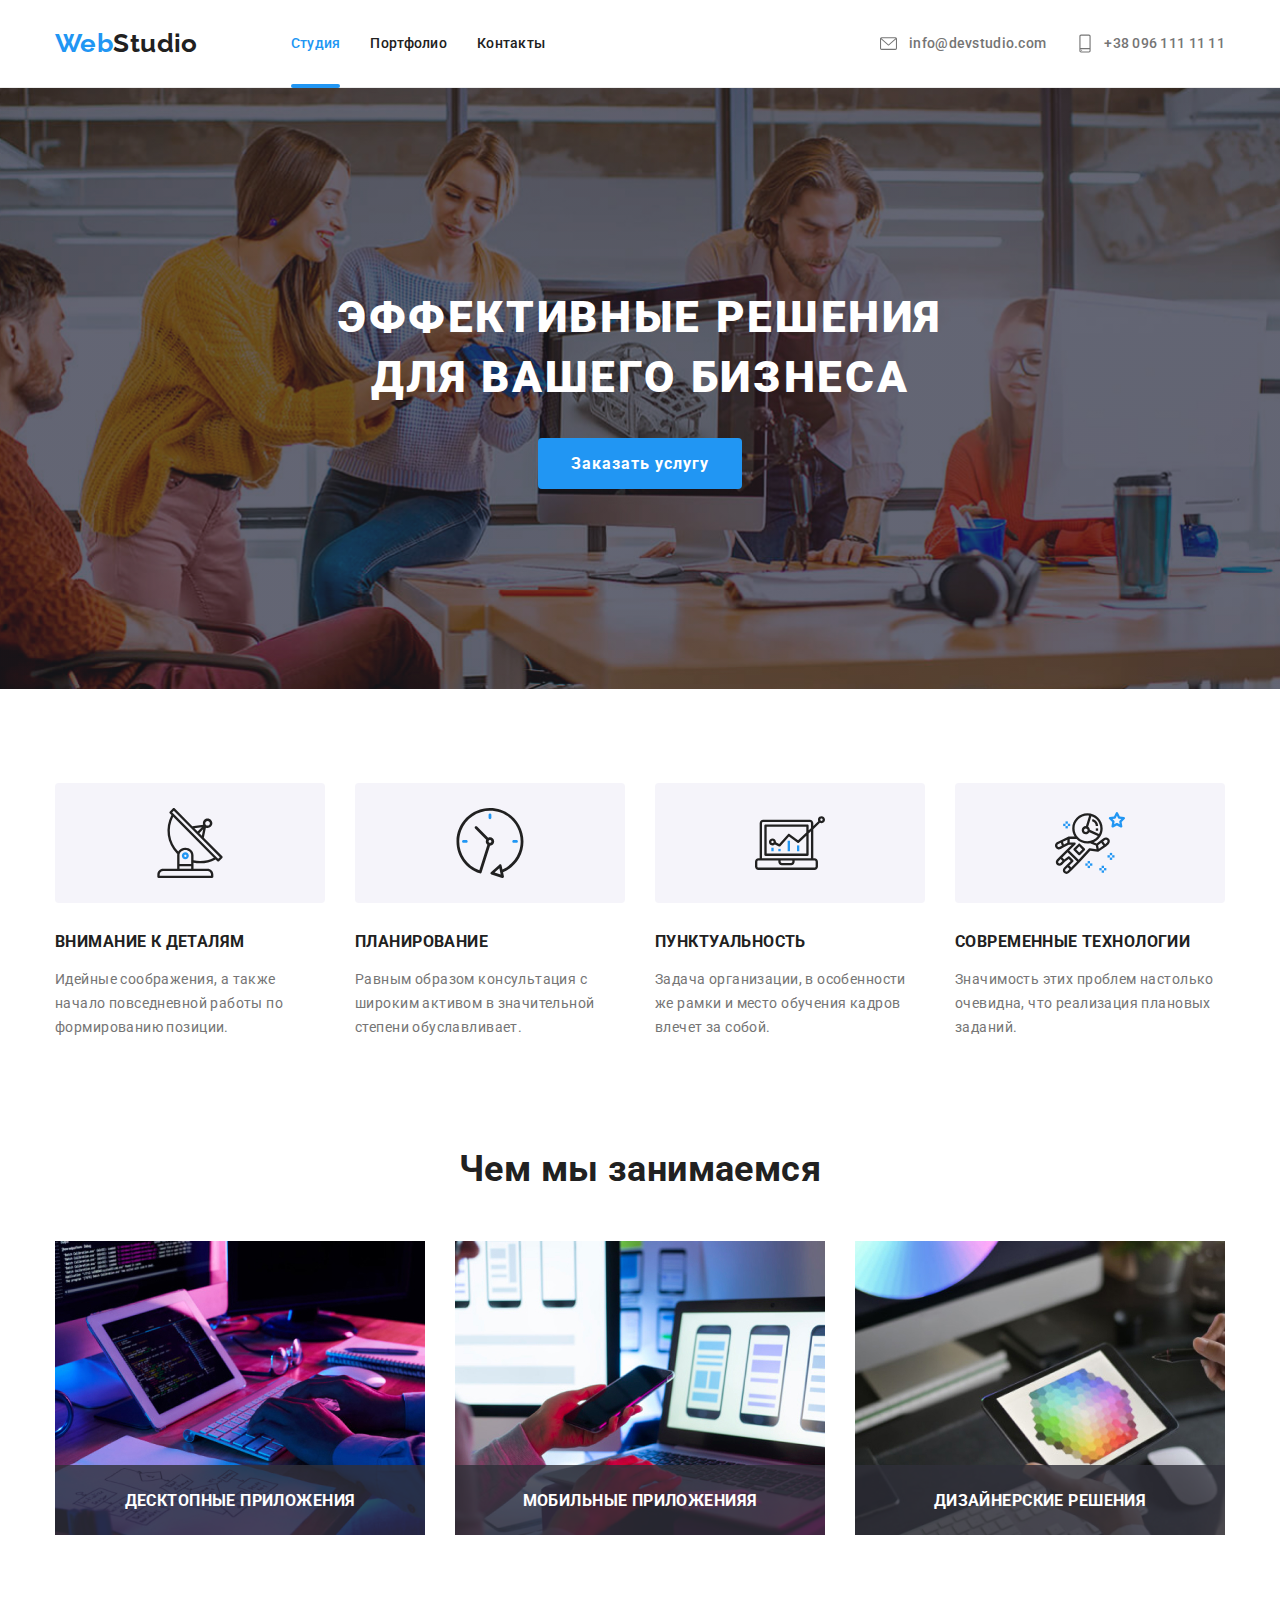
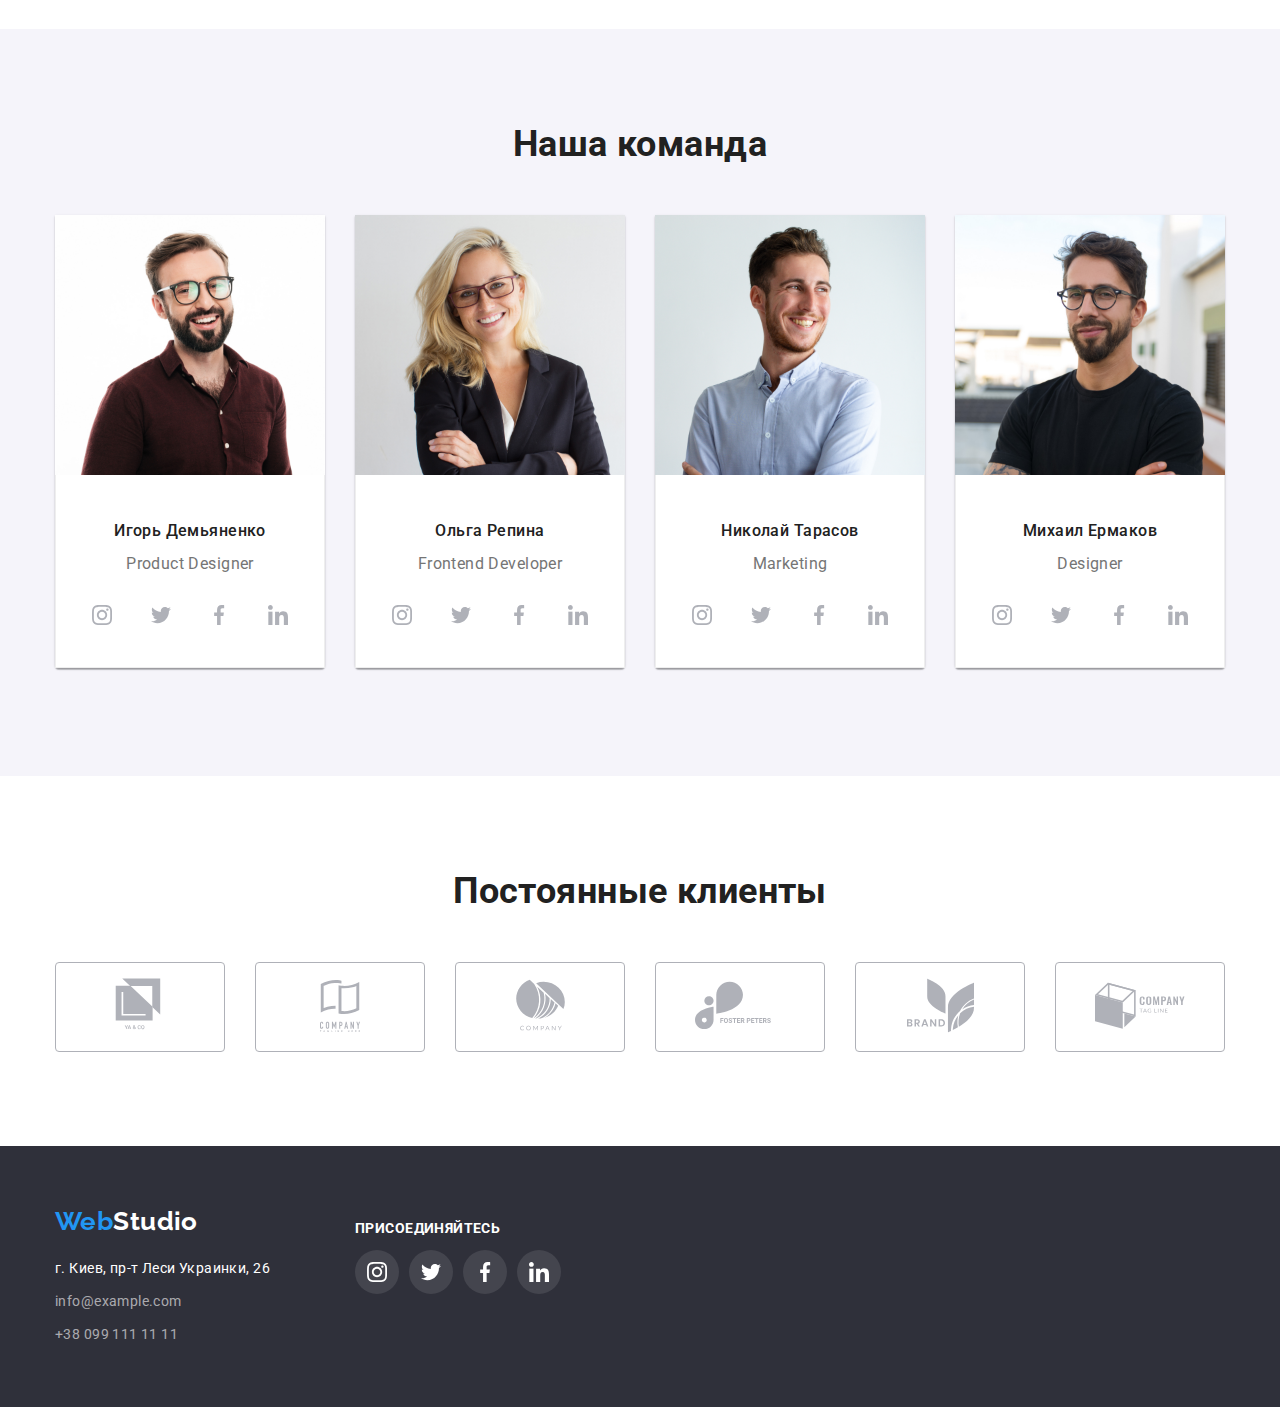
==== index.html @ 82b14c36 "анимация" ====
<!DOCTYPE html>
<html lang="ru">
<head>
    <meta charset="UTF-8">
    <meta name="viewport" content="width=device-width, initial-scale=1.0">
    <title>WebStudio</title>
    <link rel="stylesheet" href="https://cdnjs.cloudflare.com/ajax/libs/animate.css/4.1.1/animate.min.css"/>
    <link href="https://fonts.googleapis.com/css2?family=Raleway:wght@700&family=Roboto:wght@400;500;700;900&display=swap" rel="stylesheet">
    <link rel="stylesheet" href="https://cdnjs.cloudflare.com/ajax/libs/modern-normalize/1.0.0/modern-normalize.min.css">
    <link rel="stylesheet" href="./css/style.css">
</head>
<body>
    <!--HEADER-->
    <header class="page-header">
        <div class="main-header container">
            <nav class="nav-box">
                <a href="./index.html" class="logo" aria-label="WebStudio"><span class="web">Web</span><span class="studio-header">Studio</span></a>
                <ul class="nav-list list">
                    <li class="nav-item"><a href="./index.html" class="link current">Студия</a></li>
                    <li class="nav-item"><a href="./portfolio.html" class="link">Портфолио</a></li>
                    <li class="nav-item"><a href="" class="link">Контакты</a></li>
                </ul>
            </nav>
            <address class="address">
                <ul class="address-list__header list">
                    <li class="address-list__items">
                        <a href="mailto:info@devstudio.com" class="contacts">
                        <svg class="contacn-svg__envelop"><use href="./svg/sprite.svg#icon-envelope"></use></svg>info@devstudio.com</a>
                    </li>
                    <li>
                        <a href="tel:380961111111" class="contacts">
                        <svg class="contacn-svg__smartphone"><use href="./svg/sprite.svg#icon-smartphone"></use></svg>+38 096 111 11 11</a>
                    </li>
                </ul>
            </address>
        </div>
    </header>
    <!-- MAIN -->
    <main>
    <!-- HERO -->
    <section class="hero">
        <div class="hero-box"><h1 class="hero-title">Эффективные решения для вашего бизнеса</h1>
            <button class="button primary">Заказать услугу</button>
        </div>
    </section>
    <!--описания деятельности-->
    <section class="activity padding">
        <!-- <h2>Наши преимущества</h2> скрыть-->
        <div class="activity-box container">
            <h2 hidden>Наши преимущества</h2>
            <ul class="activity-list">
                <li class="activity-item list"><h3 class="activity-title">Внимание к деталям</h3><p class="activity-text">Идейные соображения, а также начало повседневной работы по формированию позиции. </p></li>
                <li class="activity-item list"><h3 class="activity-title">Планирование</h3><p class="activity-text">Равным образом консультация с широким активом в значительной степени обуславливает.</p></li>
                <li class="activity-item list"><h3 class="activity-title">Пунктуальность</h3><p class="activity-text">Задача организации, в особенности же рамки и место обучения кадров влечет за собой.</p></li>
                <li class="activity-item list"><h3 class="activity-title">Современные технологии</h3><p class="activity-text">Значимость этих проблем настолько очевидна, что реализация плановых заданий.</p></li>
            </ul>
        </div>
    </section>
    <section class="work padding">
    <!--визуальное описание-->
        <div class="container">
        <h2 class="title">Чем мы занимаемся</h2>
            <ul class="work-list">
                    <li class="work-item list"><a href="">
                        <div class="actions-thumb">
                            <img src="./image/work-examples-1.jpg" alt="примеры робот" width="370" height="294">
                            <div class="work-actions">
                                    <h3 class="work-title">Десктопные приложения</h3>
                                </div>
                            </div>
                        </a>
                    </li>
                    <li class="work-item list"><a href="">
                        <div class="actions-thumb">
                            <img src="./image/work-examples-2.jpg" alt="примеры робот" width="370" height="294">
                            <div class="work-actions">
                                    <h3 class="work-title">Мобильные приложенияя</h3>
                                </div>
                            </div>
                        </a>
                    </li>
                    <li class="work-item list"><a href="">
                        <div class="actions-thumb">
                            <img src="./image/work-examples-3.jpg" alt="примеры робот" width="370" height="294">
                            <div class="work-actions">
                                <h3 class="work-title">Дизайнерские решения</h3>
                            </div>
                        </div>
                    </a>
                </li>
            </ul>
        </div>
    </section>
    <!--команда-->
    <section class="our_team padding">
        <div class="team container">
            <h2 class="title">Наша команда</h2>
            <ul class="team-list">
                <li class="list shadow">
                    <div class="card">
                        <div class="card-items"><img src="./image/team1.jpg" alt="член команды" width="270" height="260"></div>
                        <div class="card-text"><h3 class="team-title">Игорь Демьяненко</h3><p class="items-text" lang="en">Product Designer</p>
                            <ul class="social-list list">
                                <li class="social-list__items">
                                    <a href="" class="social-list__link link">
                                        <svg class="social-list__svg">
                                            <use href="./svg/sprite.svg#icon-instagram"></use>
                                        </svg>
                                    </a>
                                </li>
                                <li class="social-list__items">
                                    <a href="" class="social-list__link link">
                                        <svg class="social-list__svg">
                                            <use href="./svg/sprite.svg#icon-twitter"></use>
                                        </svg>
                                    </a>
                                </li>
                                <li class="social-list__items">
                                    <a href="" class="social-list__link link">
                                        <svg class="social-list__svg">
                                            <use href="./svg/sprite.svg#icon-facebook"></use>
                                        </svg>
                                    </a>
                                </li>
                                <li class="social-list__items">
                                    <a href="" class="social-list__link link">
                                        <svg class="social-list__svg">
                                            <use href="./svg/sprite.svg#icon-linkedin"></use>
                                        </svg>
                                    </a>
                                </li>
                            </ul>
                        </div>
                    </div>
                </li>
                <li class="list shadow">
                    <div class="card">
                    <div class="card-items "><img src="./image/team2.jpg" alt="член команды" width="270" height="260"></div>
                        <div class="card-text"><h3 class="team-title">Ольга Репина</h3><p class="items-text" lang="en">Frontend Developer</p>
                            <ul class="social-list list">
                                <li class="social-list__items">
                                    <a href="" class="social-list__link link">
                                        <svg class="social-list__svg">
                                            <use href="./svg/sprite.svg#icon-instagram"></use>
                                        </svg>
                                    </a>
                                </li>
                                <li class="social-list__items">
                                    <a href="" class="social-list__link link">
                                        <svg class="social-list__svg">
                                            <use href="./svg/sprite.svg#icon-twitter"></use>
                                        </svg>
                                    </a>
                                </li>
                                <li class="social-list__items">
                                    <a href="" class="social-list__link link">
                                        <svg class="social-list__svg">
                                            <use href="./svg/sprite.svg#icon-facebook"></use>
                                        </svg>
                                    </a>
                                </li>
                                <li class="social-list__items">
                                    <a href="" class="social-list__link link">
                                        <svg class="social-list__svg">
                                            <use href="./svg/sprite.svg#icon-linkedin"></use>
                                        </svg>
                                    </a>
                                </li>
                            </ul>
                        </div>         
                    </div>
                </li>
                <li class="list shadow">
                    <div class="card">
                    <div class="card-items"><img src="./image/team3.jpg" alt="член команды" width="270" height="260"></div>
                            <div class="card-text"><h3 class="team-title">Николай Тарасов </h3><p class="items-text" lang="en">Marketing</p>
                                <ul class="social-list list">
                                    <li class="social-list__items">
                                        <a href="" class="social-list__link link">
                                            <svg class="social-list__svg">
                                                <use href="./svg/sprite.svg#icon-instagram"></use>
                                            </svg>
                                        </a>
                                    </li>
                                    <li class="social-list__items">
                                        <a href="" class="social-list__link link">
                                            <svg class="social-list__svg">
                                                <use href="./svg/sprite.svg#icon-twitter"></use>
                                            </svg>
                                        </a>
                                    </li>
                                    <li class="social-list__items">
                                        <a href="" class="social-list__link link">
                                            <svg class="social-list__svg">
                                                <use href="./svg/sprite.svg#icon-facebook"></use>
                                            </svg>
                                        </a>
                                    </li>
                                    <li class="social-list__items">
                                        <a href="" class="social-list__link link">
                                            <svg class="social-list__svg">
                                                <use href="./svg/sprite.svg#icon-linkedin"></use>
                                            </svg>
                                        </a>
                                    </li>
                                </ul>
                            </div>          
                        </div>
                </li>
                <li class="list shadow">
                    <div class="card">
                    <div class="card-items"><img src="./image/team4.jpg" alt="член команды" width="270" height="260"></div>
                        <div class="card-text"><h3 class="team-title">Михаил Ермаков</h3><p class="items-text" lang="en">Designer</p>
                            <ul class="social-list list">
                                <li class="social-list__items">
                                    <a href="" class="social-list__link link">
                                        <svg class="social-list__svg">
                                            <use href="./svg/sprite.svg#icon-instagram"></use>
                                        </svg>
                                    </a>
                                </li>
                                <li class="social-list__items">
                                    <a href="" class="social-list__link link">
                                        <svg class="social-list__svg">
                                            <use href="./svg/sprite.svg#icon-twitter"></use>
                                        </svg>
                                    </a>
                                </li>
                                <li class="social-list__items">
                                    <a href="" class="social-list__link link">
                                        <svg class="social-list__svg">
                                            <use href="./svg/sprite.svg#icon-facebook"></use>
                                        </svg>
                                    </a>
                                </li>
                                <li class="social-list__items">
                                    <a href="" class="social-list__link link">
                                        <svg class="social-list__svg">
                                            <use href="./svg/sprite.svg#icon-linkedin"></use>
                                        </svg>
                                    </a>
                                </li>
                            </ul>
                        </div>         
                    </div>
                </li>
            </ul>
        </div>
    </section>
    <section class="clients">
        <div class="clients-content container padding">
            <h2 class="title">Постоянные клиенты</h2>
            <ul class="clients-list__items list">
                <li class="clients-list__link link">
                    <a href="">
                        <svg class="clients-svg" width="54.27" height="59.23">
                            <use href="./svg/sprite.svg#icon-klient-1"></use>
                        </svg>
                    </a>
                </li>
                <li class="clients-list__link link">
                    <a href="">
                        <svg class="clients-svg" width="70" height="52">
                            <use href="./svg/sprite.svg#icon-klient-2"></use>
                        </svg>
                    </a>
                </li>
                <li class="clients-list__link link">
                    <a href="">
                        <svg class="clients-svg" width="51" height="52.6">
                            <use href="./svg/sprite.svg#icon-klient-3"></use>
                        </svg>
                    </a>
                </li>
                <li class="clients-list__link link">
                    <a href="">
                        <svg class="clients-svg" width="170" height="90">
                            <use href="./svg/sprite.svg#icon-klient-4"></use>
                        </svg>
                    </a>
                </li>
                <li class="clients-list__link link">
                    <a href="">
                        <svg class="clients-svg" width="79" height="67">
                            <use href="./svg/sprite.svg#icon-klient-5"></use>
                        </svg>
                    </a>
                </li>
                <li class="clients-list__link link">
                    <a href="">
                        <svg class="clients-svg" width="170" height="90">
                            <use href="./svg/sprite.svg#icon-klient-6"></use>
                        </svg>
                    </a>
                </li>
            </ul> 
        </div>
    </section>
    </main>
    <!--подвал-->
    <footer class="footer">
        <div class="footer-content container">
            <div class="footer-address">
                    <a href="./index.html" class="logo"><span class="web">Web</span><span class="studio-footer">Studio</span></a>
                <address class="address-list">
                    <ul class="list">
                    <li class="adress-items city">г. Киев, пр-т Леси Украинки, 26</li>
                    <li class="adress-items"><a href="mailto:info@example.com"  class="contacts-footer">info@example.com</a></li>   
                    <li class="adress-items"><a href="tel:+380991111111"  class="contacts-footer">+38 099 111 11 11</a></li>
                    </ul>
                </address>
            </div>
            <div class="join">
                <h3 class="join-title">Присоединяйтесь</h3>
                <ul class="join-list list">
                    <li class="join-list__items">
                        <a href="" class="join-list__link link">
                            <svg class="join-list__svg">
                                <use href="./svg/sprite.svg#icon-instagram"></use>
                            </svg>
                        </a>
                    </li>
                    <li class="join-list__items">
                        <a href="" class="join-list__link link">
                            <svg class="join-list__svg">
                                <use href="./svg/sprite.svg#icon-twitter"></use>
                            </svg>
                        </a>
                    </li>
                    <li class="join-list__items">
                        <a href="" class="join-list__link link">
                            <svg class="join-list__svg">
                                <use href="./svg/sprite.svg#icon-facebook"></use>
                            </svg>
                        </a>
                    </li>
                    <li class="join-list__items">
                        <a href="" class="join-list__link link">
                            <svg class="join-list__svg">
                                <use href="./svg/sprite.svg#icon-linkedin"></use>
                            </svg>
                        </a>
                    </li>
                </ul>
            </div>
        </div>
    </footer>
</body>
</html>
---- css/style.css ----
html {
    box-sizing: border-box;
}

*,
*::before,
*::after {
  box-sizing: inherit;
}

:root {
    --primary-text-color: #212121;
    --title-text-color: #757575;
    --accent-color: #2196F3;
    --white-color: #FFFFFF
}
body {
    color: var(--primary-text-color);
    font-family: "Roboto", sans-serif;
    letter-spacing: 0.03em;
    font-size: 14px;
    margin: 0;
}
a {
    text-decoration: none;
}
img {
    display: block;
}
.list {
    padding: 0px;
    margin: 0px;
    list-style: none; 
}
/* ==================== HEADER ==================== */
.container {
    padding-left: 15px;
    padding-right: 15px;
    margin-left: auto;
    margin-right: auto;
    width: 1200px;
    /* outline: 4px solid tomato; */
}
.padding {
    padding-top: 94px;
    padding-bottom: 94px;
}
.logo {
    text-decoration: none;
    font-family: Raleway;
    font-weight: bold;
    font-size: 26px;
    line-height: 1.19;
    margin-right: 93px;
}
.web { 
    color: var(--accent-color);
}
.studio-header {
    color: var(--primary-text-color);
}
/* site nav */
.page-header {
    /* background-color: var(--white-color); */
    border-bottom: 1px solid #ececec;
}
.main-header {
    display: flex;
    justify-content: space-between;
    align-items: center;
}
.nav-box {
    display: flex;
    justify-content: space-between;
    align-items: center;
}
.nav-list {
    display: flex;
    justify-content: space-between;
    align-items: center;
    font-weight: 500;
    line-height: 1.14;
    letter-spacing: 0.02em;
    }
.nav-item:not(:last-child) {
    margin-right: 30px;
    position: relative;
}
.nav-list .link {
    display: block;
    padding-top: 32px;
    padding-bottom: 32px;
    color: var(--primary-text-color);
    transition: all 250ms cubic-bezier(0.4, 0, 0.2, 1);
}
.nav-list .link:hover, .nav-list .link:focus {
    color: var(--accent-color);
}
.nav-list .link.current {
    color: var(--accent-color);
}
.nav-list .link.current::after {
    content: '';   
    position: absolute;
    display: block; 
    left: 0;
    bottom: 0;
    width: 100%;
    height: 4px;
    background-color: var(--accent-color);
    border-radius: 2px;
    transform: scaleX(1);
    top: 80px;
}
.address-list__header {
    display: flex;
    justify-content: space-between;
    align-items: center;
}
.address-list__items {
    display: flex;
    justify-content: space-between;
    align-items: center;
}
.contacts {
    display: flex;
    justify-content: space-between;
    align-items: center;
    padding-top: 32px;
    padding-bottom: 32px;
    color: var(--title-text-color);
    font-style: normal;
    font-weight: 500;
    line-height: 1.14;
    letter-spacing: 0.02em;
    margin-left: 30px;
    transition: all 250ms cubic-bezier(0.4, 0, 0.2, 1);
}
.contacn-svg__envelop {
    margin-right: 10px;
    width: 21px;        
    height: 17px;
    fill: #757575;
}
.contacn-svg__smartphone {
    margin-right: 10px;
    width: 18px;    
    height: 23px;
    fill: #757575;
}
.contacn-svg__envelop:hover
.contacn-svg__smartphone:hover {
    color: var(--accent-color); 
}
.contacts:not(:last-child) {
    margin-right: 50px;
}
.contacts:hover, .contacts:focus {
    color: var(--accent-color);
}
.contacts:hover .contacn-svg__envelop, .contacts:focus .contacn-svg__envelop,
.contacts:hover .contacn-svg__smartphone, .contacts:focus .contacn-svg__smartphone{
    fill: var(--accent-color);
}

/* ==================== END HEADER ==================== */

/* ==================== HERO ==================== */
.hero {
    display: flex;
    flex-direction: column;
    align-items: center;
    max-width: 1600px;
    min-height: 600px;
    background: #2F303A;
    margin-left: auto;
    margin-right: auto;
    padding-top: 200px;
    padding-bottom: 200px;
    text-align: center;
    color: var(--white-color);
    background-image: linear-gradient(rgba(47, 48, 58, 0.4), rgba(47, 48, 58, 0.4)),
    url(../image/hero-img.jpg);
    background-repeat: no-repeat;
    background-position: center;
    background-size: cover;
}
.hero-title {
    margin-top: 0px;
    margin-bottom: 30px;
    font-weight: 900;
    font-size: 44px;
    line-height: 1.36;
    letter-spacing: 0.06em;
    text-transform: uppercase;
    width: 686px;
}
/* ==================== END HERO ==================== */
.activity {
    padding-bottom: 0px;
}
.activity-list {
    display: flex;
    justify-content: space-between;
    margin: 0px;
    padding-left: 0px;
}
.activity-item {
    flex-basis: calc((100% - 3 * 30px) / 4);
}
.activity-item::before {
    display: block;
    content: '';
    height: 120px;
    background: #F5F4FA;
    border-radius: 4px; 
    margin-bottom: 30px;
    background-repeat: no-repeat;
    background-size: 70px 70px;
    background-position: center;
}
.activity-item:nth-child(1)::before {
    background-image: url(../svg/antenna.svg);
} 
.activity-item:nth-child(2)::before {
    background-image: url(../svg/clock.svg);
}
.activity-item:nth-child(3)::before {
    background-image: url(../svg/diagram.svg);
    
}
.activity-item:nth-child(4)::before {
    background-image: url(../svg/astronaut.svg);
}
.activity-title {
    padding-top: 0px;
    margin-top: 0px;
    font-weight: bold;
    line-height: 1.14;
    text-transform: uppercase;
}
.activity-text {
    line-height: 1.714;
    color: var(--title-text-color);
}
.work {
    padding-bottom: 94px;
}
.work-list {
    display: flex;
    justify-content: space-between;
    padding-left: 0px;
    margin-top: 0px;
    margin-bottom: 0px;
}
.work-item {
    display: block;
    flex-basis: calc((100% - 2 * 30px) / 3);
}
.actions-thumb {
    position: relative;
}
.work-actions {
    position: absolute;
    bottom: 0;
}
.work-title {
    display: inline-block;
    width: 370px;
    height: 70px;
    padding-top: 27px;
    padding-bottom: 27px;
    margin: 0px;
    font-weight: bold;
    line-height: 1.14;
    text-transform: uppercase;
    text-align: center;
    background: rgba(47, 48, 58, 0.8);
    color: #FFFFFF;
}
.our_team {
    background-color: #F5F4FA;
}
.team-list {
    display: flex;
    justify-content: space-between;
    padding-left: 0px;
    text-align: center;
}
.items-text {
    color: var(--title-text-color);
    line-height: 1.714;
    font-size: inherit;
    font-size: 16px;
    margin-top: 0px;
    margin-bottom: 16px;
}
.team-title, .product-title {
    color: var(--primary-text-color);
}
.team-title {
    font-weight: 500;
    font-size: 16px;
    line-height: 1.19;
    margin-bottom: 10px;
}
.title {
    margin-top: 0px;
    margin-bottom: 50px;
    font-weight: bold;
    font-size: 36px;
    line-height: 1.17;
    text-align: center;
}
.social-list {
    display: flex;
    justify-content: space-between;
    padding: 0px;
}
.social-list__link {
    display: flex;
    justify-content: center;
    align-items: center;
    width: 44px;
    height: 44px;
    border-radius: 50%;
    transition: all 250ms cubic-bezier(0.4, 0, 0.2, 1);
}
.social-list__svg {
    width: 20px;  
    height: 20px;
    fill: #AFB1B8;
}
.social-list__link:hover {
    background-color: var(--accent-color);
}
.social-list__link:hover .social-list__svg {
    fill: #FFFFFF;
}
.clients-list__items {
    display: flex;
    justify-content: space-between;
    padding: 0px;
}
.clients-list__link {
    display: flex;
    justify-content: center;
    align-items: center;
    width: 170px;
    height: 90px;
    border: 1px solid #AFB1B8; 
    border-radius: 4px;
    transition: all 250ms cubic-bezier(0.4, 0, 0.2, 1);
}
.clients-list__link:hover {
    border-color: var(--accent-color);
}
.clients-svg {
    fill: #AFB1B8;
}
.clients-list__link:hover .clients-svg {
    fill: var(--accent-color);
    border-color: var(--accent-color);
}

/* footer */
.footer {
    display: flex;
    background-color: #2F303A;
    padding-top: 60px;
    padding-bottom: 60px;
}
.footer-content {
    display: flex;
}
.footer-address {
    width: 270px;
    margin-left: 0px;
    margin-right: 30px;
}
.address-list {
    margin-top: 20px;
}

.studio-footer, .city {
    color: var(--white-color);
}
.contacts-footer {
    color: rgba(255, 255, 255, 0.6);
    font-style: normal;
    line-height: 1.71;
    transition: all 250ms cubic-bezier(0.4, 0, 0.2, 1);
}
.contacts-footer:hover, .contacts-footer:focus {
    color: var(--accent-color);
}
.city {
    font-style: normal;
    font-weight: 400;
    line-height: 1.71;
}
.adress-items:not(:last-child) {
    margin-bottom: 9px;
}
.join {
    width: 270px;
    margin-left: 0px;
}
.join-title {
    font-size: 14px;
    line-height: 1.143;
    color: var(--white-color);
    text-transform: uppercase;
}
.join-list {
    display: flex;
}
.join-list .join-list__link:not(lact-child) {
    margin-right: 10px;
}
.join-list__link {
    display: flex;
    justify-content: center;
    align-items: center;
    width: 44px;
    height: 44px;
    border-radius: 50%;
    background-color: rgba(255, 255, 255, 0.1);
    transition: all 250ms cubic-bezier(0.4, 0, 0.2, 1);
}
.join-list__svg {
    width: 20px;  
    height: 20px;
    fill: var(--white-color);
}
.join-list__link:hover {
    background-color: var(--accent-color);
}
/* button */
.button {
    display: inline-block;
    border: 1px solid transparent;
    font-family: inherit;
    color: var(--primary-text-color);
    background-color: #F5F4FA; 
    font-size: 16px;
    border-radius: 4px;
    text-align: center;
    cursor:pointer
}
.primary {
    color: var(--white-color);
    background-color: var(--accent-color);
    line-height: 1.86;
    font-weight: bold;
    letter-spacing: 0.06em;
    padding: 10px 32px;
}
.button.secondary {
    font-family: Roboto;
    font-weight: 500;
    line-height: 1.62;
    letter-spacing: 0.03em;
    padding: 6px 22px;
    transition: all 250ms cubic-bezier(0.4, 0, 0.2, 1);
}
.button.secondary:hover, .button.secondary:focus {
    background-color: var(--accent-color); 
    color: white;
    box-shadow: 0px 3px 1px rgba(0, 0, 0, 0.1), 0px 1px 2px rgba(0, 0, 0, 0.08), 0px 2px 2px rgba(0, 0, 0, 0.12);
}
/* Портфолио */
.portfolio-menu {
    margin-bottom: 50px;
}
.portfolio-button:not(:last-child) {
    margin-right: 8px;
}
.portfolio__menu-list {
    display: flex;
    justify-content: center; 
    flex-wrap: wrap;
}
.portfolio-list {
    display: flex;
    justify-content: center; 
    flex-wrap: wrap;
}
.card-shadow {
    transition: all 250ms cubic-bezier(0.4, 0, 0.2, 1);
}
.card-shadow:hover {
    box-shadow: 0px 1px 1px rgba(0, 0, 0, 0.12), 0px 4px 4px rgba(0, 0, 0, 0.06), 1px 4px 6px rgba(0, 0, 0, 0.16);
}
.portfolio-items:not(:nth-child(3n)) {
    margin-right: 30px;
    margin-bottom: 30px;
    position: relative;
  }
.product-title {
    font-weight: bold;
    font-size: 18px;
    line-height: 2;
    letter-spacing: 0.06em;
    margin-top: 0px;
    margin-bottom: 4px;
}
.product-text {
    color: var(--title-text-color);
    font-size: 16px;
    line-height: 1.86;
    margin: 0px;
}
.card-text {
    border: 1px solid #EEEEEE;
    border-top: none;
    padding: 20px 24px;
    background-color: #FFFFFF;
    padding-top: 30px;
    padding-bottom: 30px;
}
.shadow {
    box-shadow: 0px 1px 3px rgba(0, 0, 0, 0.12), 0px 1px 1px rgba(0, 0, 0, 0.14), 0px 2px 1px rgba(0, 0, 0, 0.2);
    border-radius: 0px 0px 4px 4px;
}
.portfolio-actions {
    width: 370px;
    height: 294px;
    margin: 0;
    position: absolute;
    top: 0;
    animation-duration: 1000ms;
    animation-iteration-count: 1;
}
.portfolio-actions__text {
    font-size: 18px;
    line-height: 1.556;
    background: rgba(33, 150, 243, 0.9);
    padding: 63px 24px;
    color: #FFFFFF;
    margin: 0;
    animation-duration: 1000ms;
    animation-iteration-count: 1;
}

/* <link href="https://fonts.googleapis.com/css2?family=Raleway:wght@700&display=swap" rel="stylesheet">
<link href="https://fonts.googleapis.com/css2?family=Roboto:ital,wght@0,100;0,300;0,400;0,500;0,700;0,900;1,100;1,300;1,400;1,500;1,700;1,900&display=swap" rel="stylesheet"> */
/* Палитра цветов */

/* цвет основного текста #212121, 100 % */

/* вторичный цвет текста #757575, 100 % */

/* белый цвет #FFFFFF, 100 % */

/* белый с прозрачностю rgba(255, 255, 255, 0.6) */

/* акцентный цвет #2196F3 */

/* цвет фона белый #FFFFFF */

/* цвет фона шапки и подвала #2F303A */

/* цвет фона страницы #E5E5E5 (светлый) */

/* цвет фона страницы #F5F4FA (серый) */
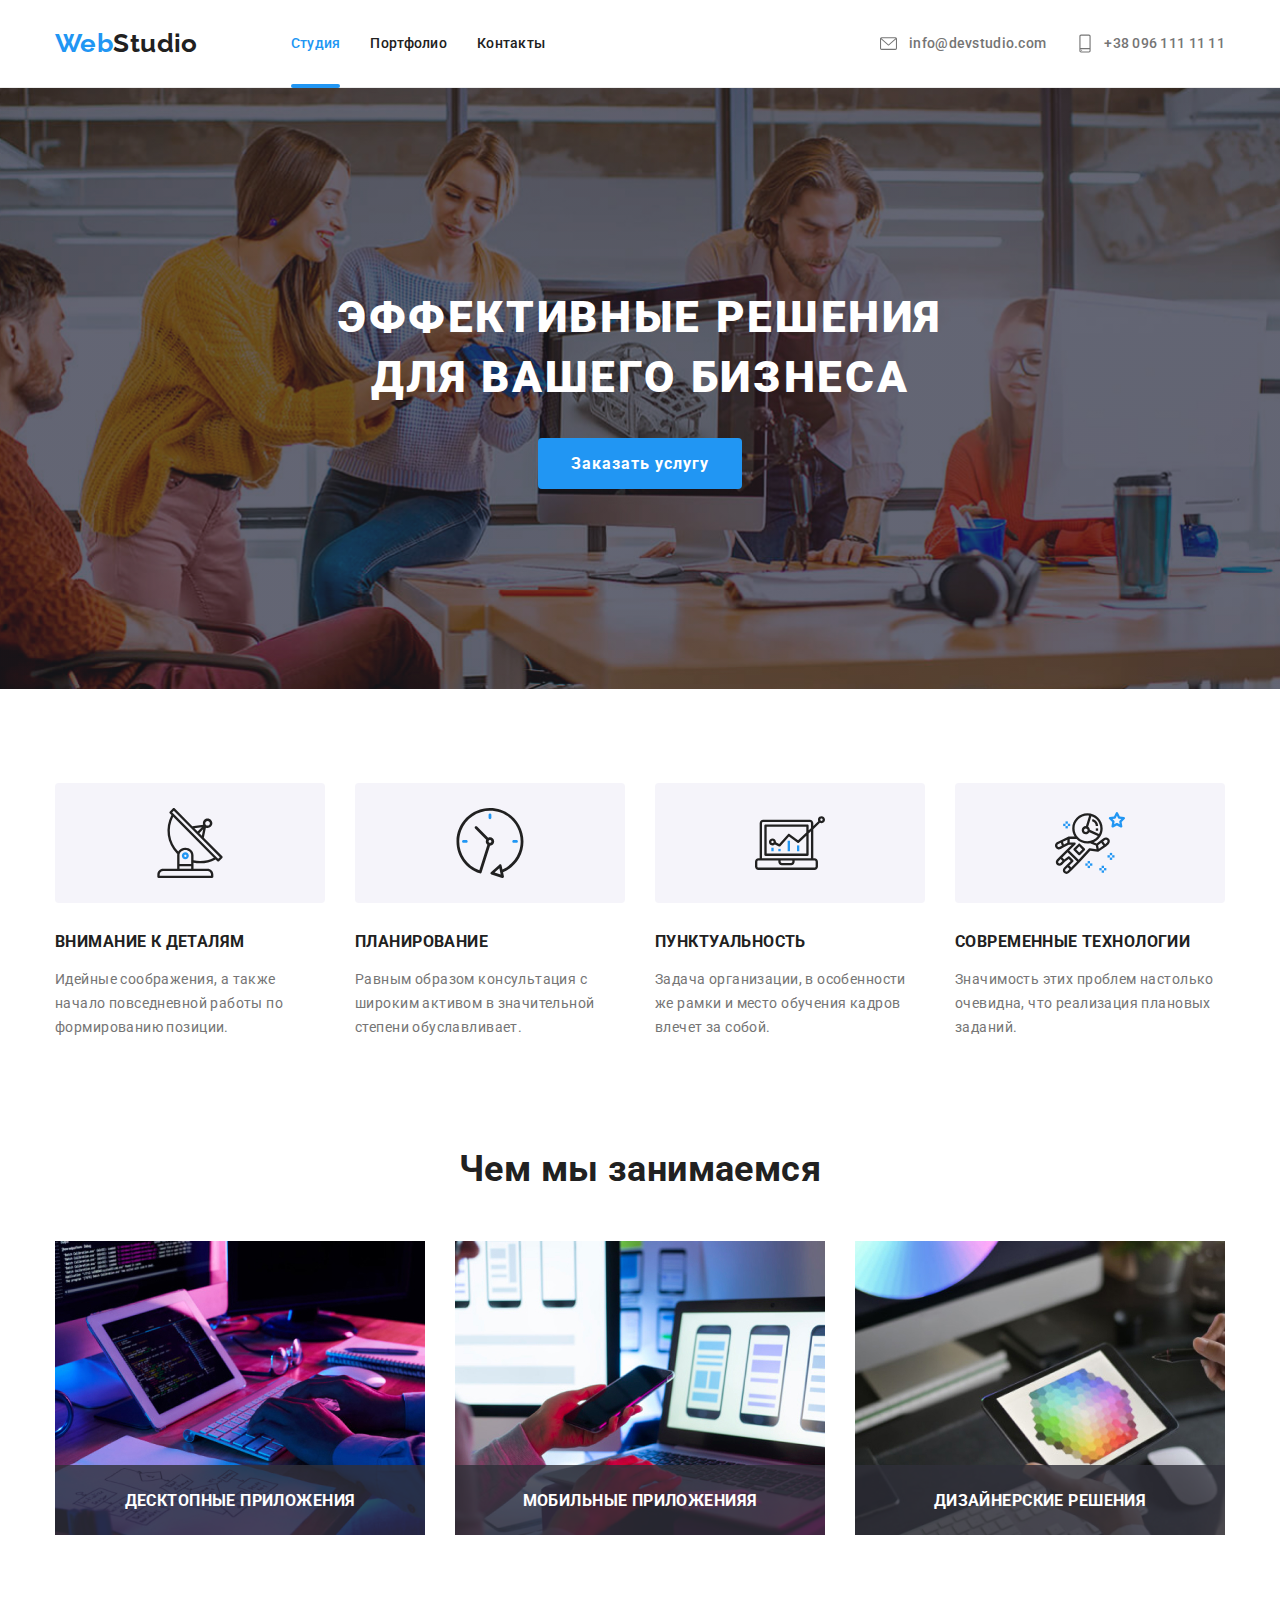
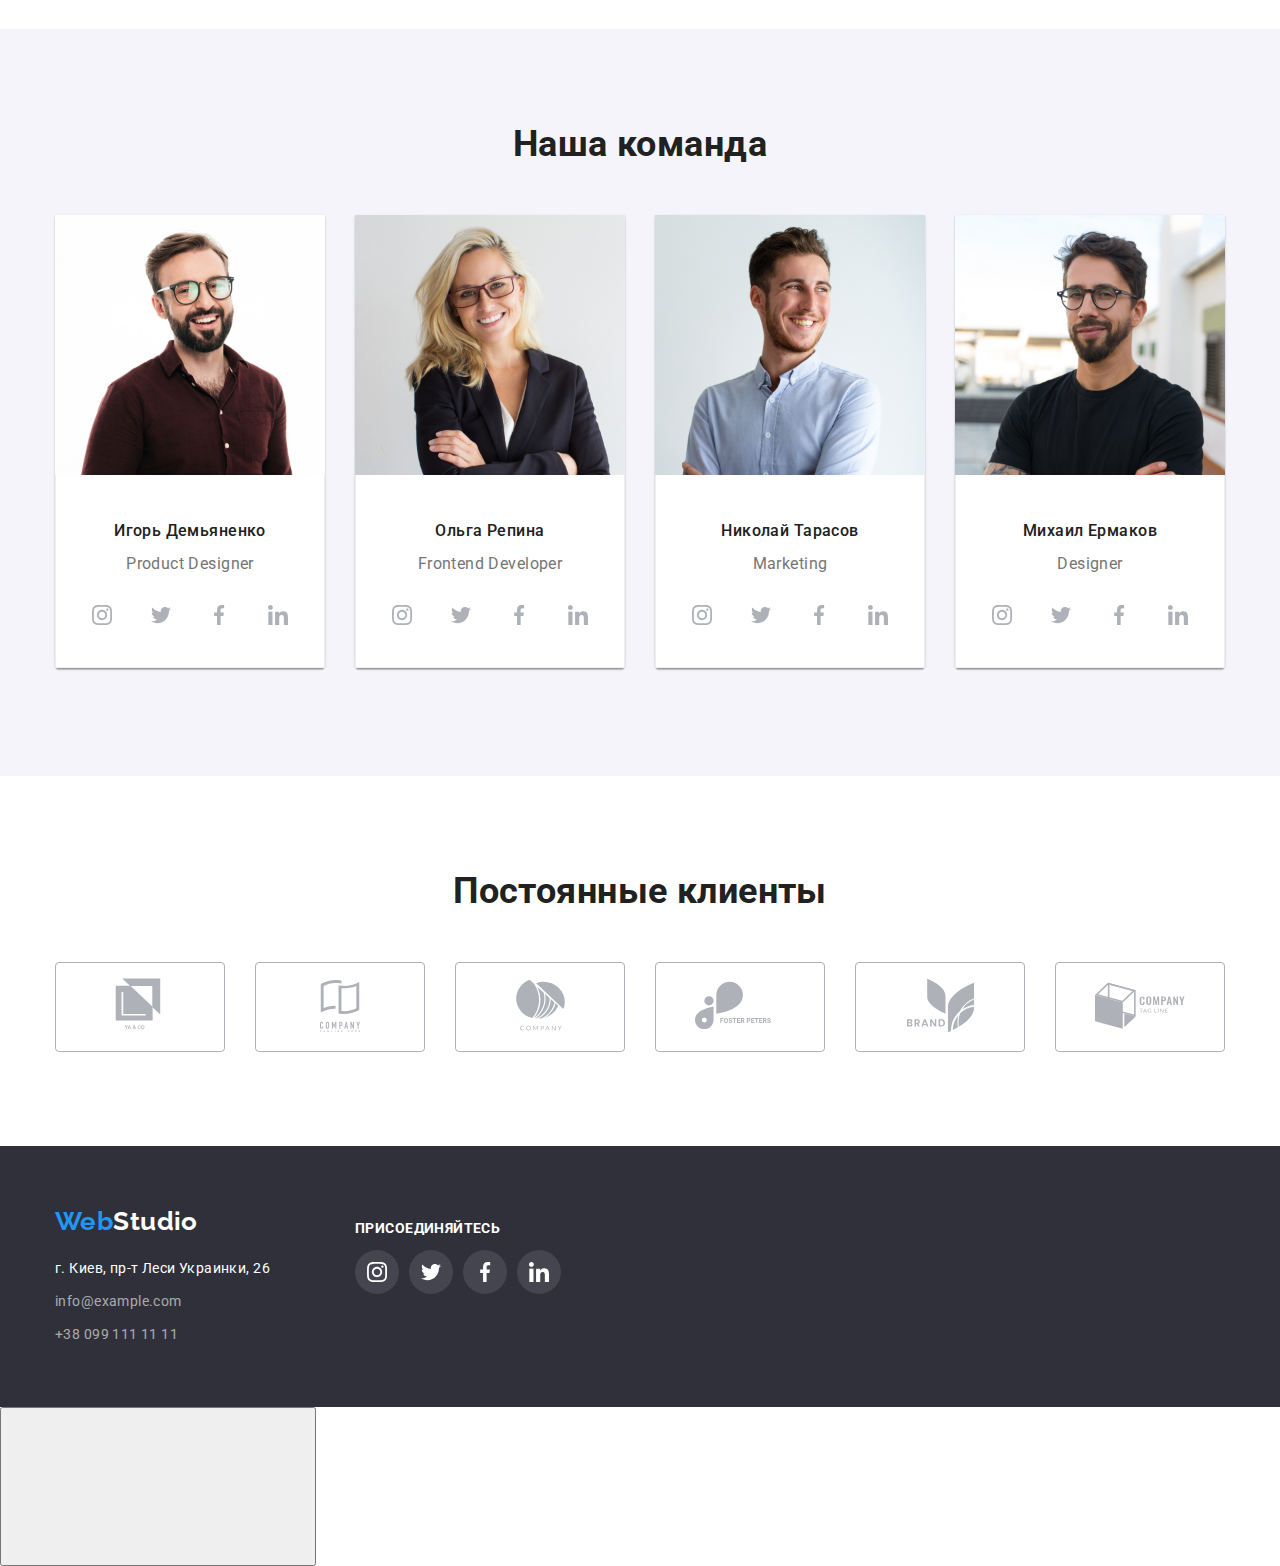
==== commit 76437fc6: "кнопка" ====
--- a/index.html
+++ b/index.html
@@ -40,7 +40,7 @@
     <!-- HERO -->
     <section class="hero">
         <div class="hero-box"><h1 class="hero-title">Эффективные решения для вашего бизнеса</h1>
-            <button class="button primary">Заказать услугу</button>
+            <button class="button primary" data-modal-open>Заказать услугу</button>
         </div>
     </section>
     <!--описания деятельности-->
@@ -345,6 +345,16 @@
             </div>
         </div>
     </footer>
+    <div class="backdrop" data-modal>
+        <div class="modal">
+            <button type="button" data-modal-close>
+                <svg class="close-modal">
+                    <use href="./svg/sprite.svg#icon-close"></use>
+                </svg>
+            </button>
+        </div>
+    </div>
+    <script src="./js/modal.js"></script>
 </body>
 </html>
 
--- a/css/style.css
+++ b/css/style.css
@@ -489,14 +489,21 @@
 .card-shadow {
     transition: all 250ms cubic-bezier(0.4, 0, 0.2, 1);
 }
-.card-shadow:hover {
+/* .card-shadow:hover {
     box-shadow: 0px 1px 1px rgba(0, 0, 0, 0.12), 0px 4px 4px rgba(0, 0, 0, 0.06), 1px 4px 6px rgba(0, 0, 0, 0.16);
-}
+} */
 .portfolio-items:not(:nth-child(3n)) {
     margin-right: 30px;
     margin-bottom: 30px;
     position: relative;
   }
+.portfolio-items:hover {
+    box-shadow: 0px 1px 1px rgba(0, 0, 0, 0.12), 0px 4px 4px rgba(0, 0, 0, 0.06), 1px 4px 6px rgba(0, 0, 0, 0.16);
+}
+.portfolio-items:hover .portfolio-actions { 
+    opacity: 1;
+    top: 0;
+}
 .product-title {
     font-weight: bold;
     font-size: 18px;
@@ -523,14 +530,19 @@
     box-shadow: 0px 1px 3px rgba(0, 0, 0, 0.12), 0px 1px 1px rgba(0, 0, 0, 0.14), 0px 2px 1px rgba(0, 0, 0, 0.2);
     border-radius: 0px 0px 4px 4px;
 }
+.portfolio-items__link {
+    position: relative;
+}
 .portfolio-actions {
     width: 370px;
     height: 294px;
     margin: 0;
     position: absolute;
-    top: 0;
-    animation-duration: 1000ms;
-    animation-iteration-count: 1;
+    opacity: 0;
+    transition: all 250ms cubic-bezier(0.4, 0, 0.2, 1);
+    /* top: 0; */
+    /* animation-duration: 1000ms;
+    animation-iteration-count: 1; */
 }
 .portfolio-actions__text {
     font-size: 18px;
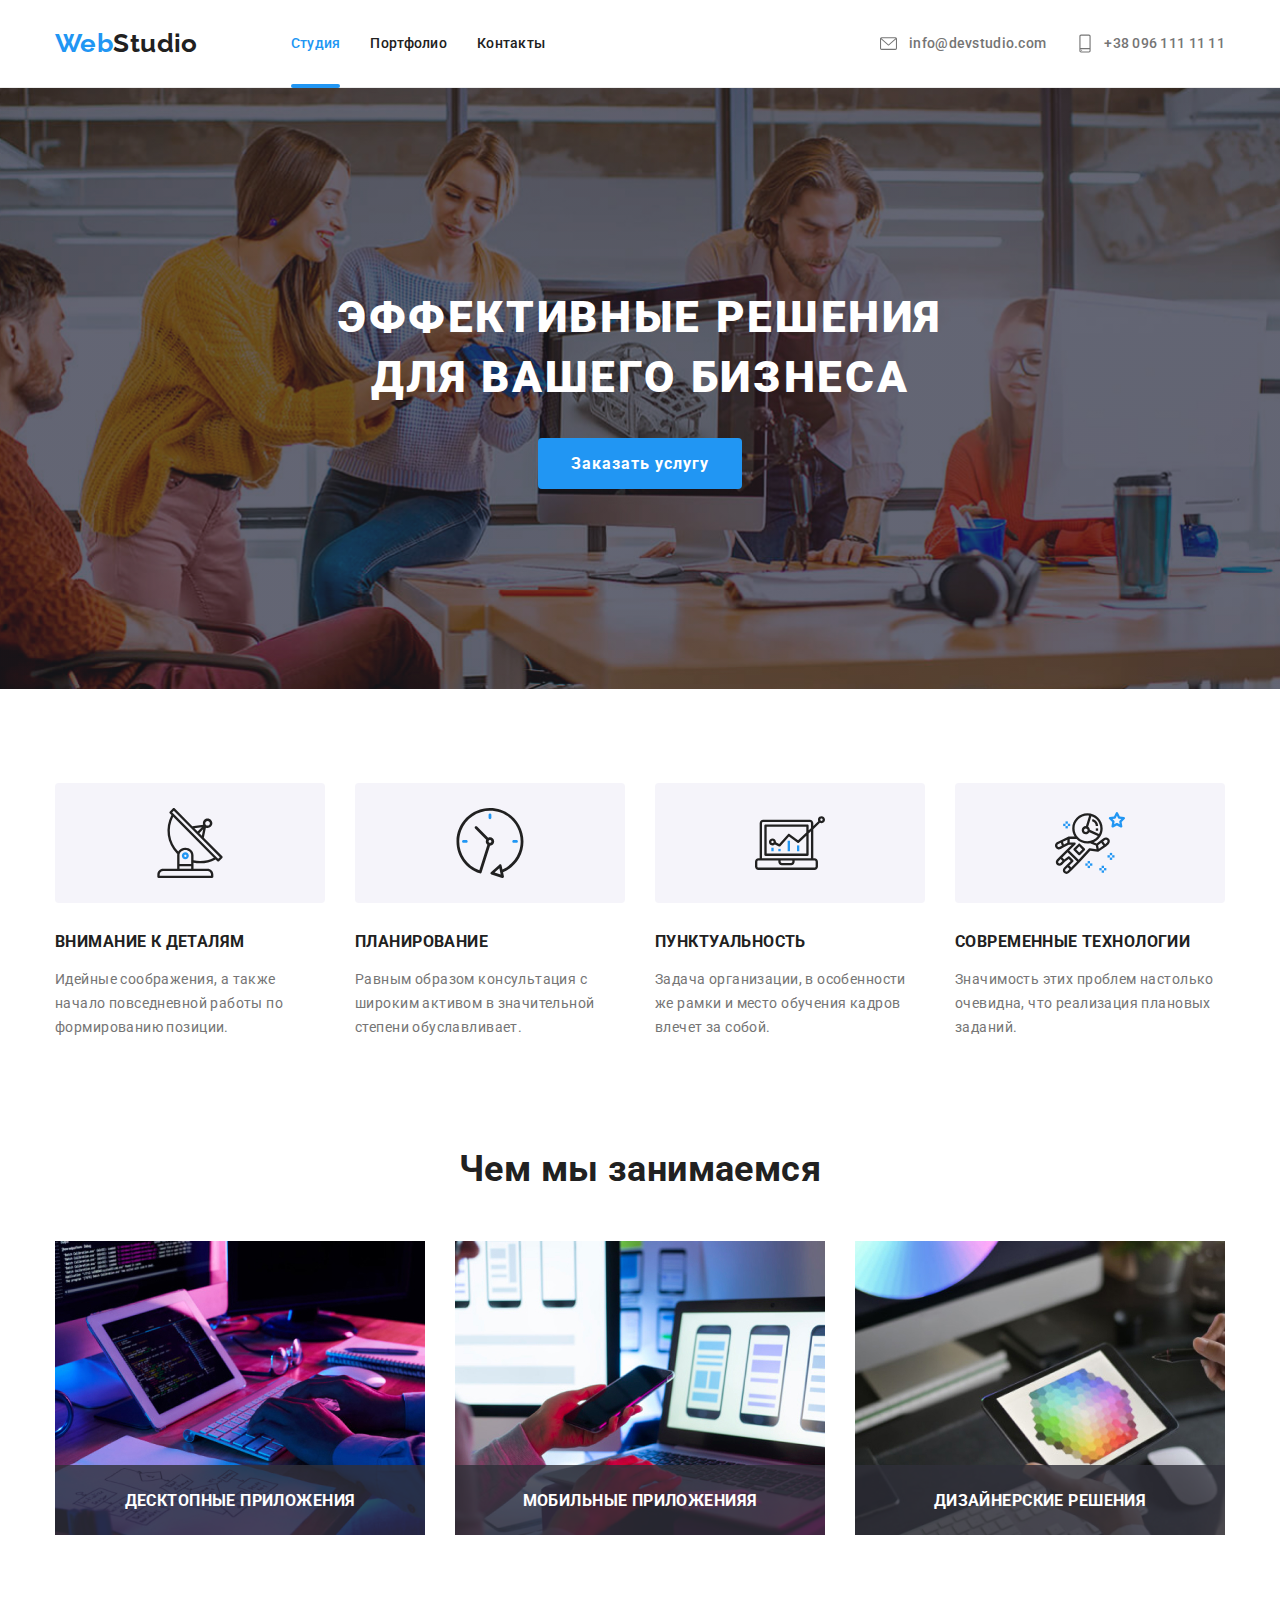
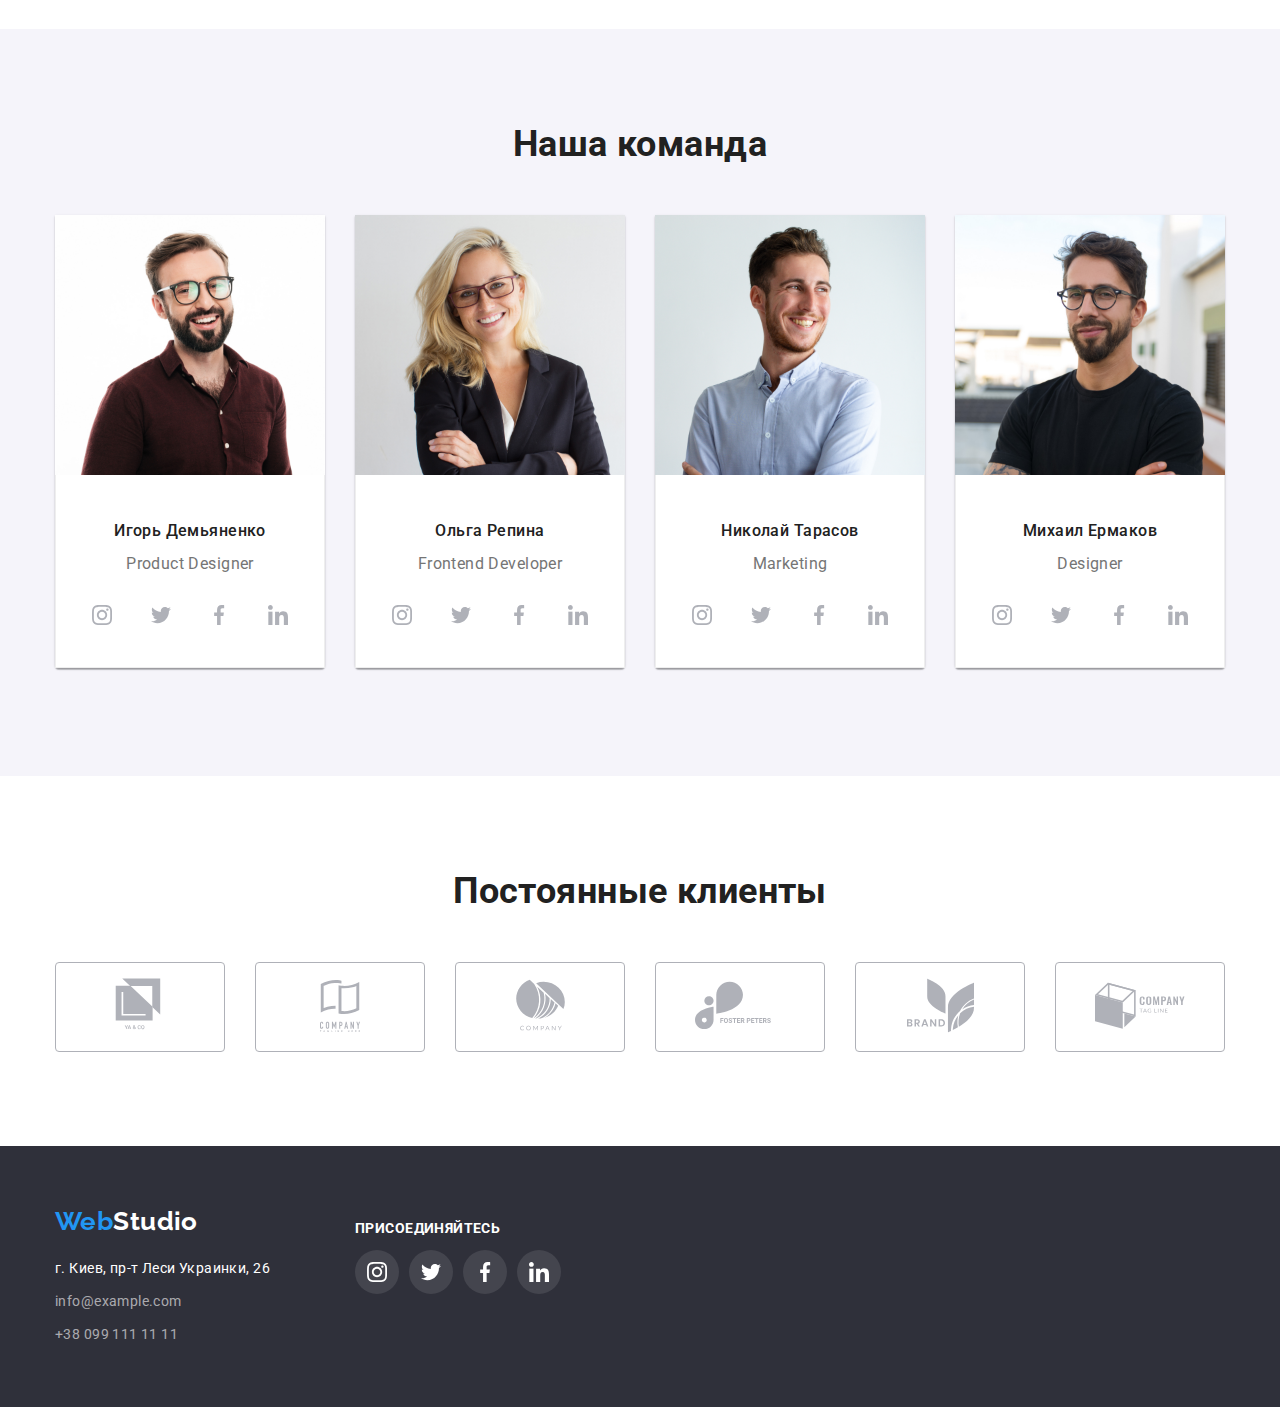
==== commit 8af511b1: "кнопка" ====
--- a/index.html
+++ b/index.html
@@ -345,10 +345,10 @@
             </div>
         </div>
     </footer>
-    <div class="backdrop" data-modal>
+    <div class="backdrop is-hidden " data-modal>
         <div class="modal">
-            <button type="button" data-modal-close>
-                <svg class="close-modal">
+            <button type="button">
+                <svg class="close-modal" data-modal-close>
                     <use href="./svg/sprite.svg#icon-close"></use>
                 </svg>
             </button>
--- a/css/style.css
+++ b/css/style.css
@@ -489,13 +489,16 @@
 .card-shadow {
     transition: all 250ms cubic-bezier(0.4, 0, 0.2, 1);
 }
+.card-items {
+    position: relative;
+    overflow: hidden;
+}
 /* .card-shadow:hover {
     box-shadow: 0px 1px 1px rgba(0, 0, 0, 0.12), 0px 4px 4px rgba(0, 0, 0, 0.06), 1px 4px 6px rgba(0, 0, 0, 0.16);
 } */
 .portfolio-items:not(:nth-child(3n)) {
     margin-right: 30px;
     margin-bottom: 30px;
-    position: relative;
   }
 .portfolio-items:hover {
     box-shadow: 0px 1px 1px rgba(0, 0, 0, 0.12), 0px 4px 4px rgba(0, 0, 0, 0.06), 1px 4px 6px rgba(0, 0, 0, 0.16);
@@ -540,9 +543,9 @@
     position: absolute;
     opacity: 0;
     transition: all 250ms cubic-bezier(0.4, 0, 0.2, 1);
-    /* top: 0; */
-    /* animation-duration: 1000ms;
-    animation-iteration-count: 1; */
+    top: 0;
+    animation-duration: 1000ms;
+    animation-iteration-count: 1;
 }
 .portfolio-actions__text {
     font-size: 18px;
@@ -555,6 +558,46 @@
     animation-iteration-count: 1;
 }
 
+/* ==================== MODAL ==================== */
+.backdrop {
+    position: fixed;
+    top: 0;
+    left: 0;
+    width: 100%;
+    height: 100%;
+    background: rgba(0, 0, 0, 0.2);
+}
+.modal  {
+    position: absolute;
+    left: 50%;
+    top: 50%;
+    transform: translate(-50%, -50%);
+    width: 528px;   
+    height: 581px;
+    background: #FFFFFF;
+    box-shadow: 0px 1px 3px rgba(0, 0, 0, 0.12), 0px 1px 1px rgba(0, 0, 0, 0.14), 0px 2px 1px rgba(0, 0, 0, 0.2);
+    border-radius: 4px;
+    transition: all 250ms cubic-bezier(0.4, 0, 0.2, 1);
+}
+.close-modal {
+    position: absolute;
+    top: 8px;
+    right: 8px;
+    width: 30px;
+    height: 30px;
+    fill: #000000;
+    border: 1px solid rgba(0, 0, 0, 0.1);
+    border-radius: 50%;
+    cursor: pointer;
+}
+.is-hidden {
+    opacity: 0;
+    visibility: hidden;
+    pointer-events: none;
+}
+
+
+
 /* <link href="https://fonts.googleapis.com/css2?family=Raleway:wght@700&display=swap" rel="stylesheet">
 <link href="https://fonts.googleapis.com/css2?family=Roboto:ital,wght@0,100;0,300;0,400;0,500;0,700;0,900;1,100;1,300;1,400;1,500;1,700;1,900&display=swap" rel="stylesheet"> */
 /* Палитра цветов */
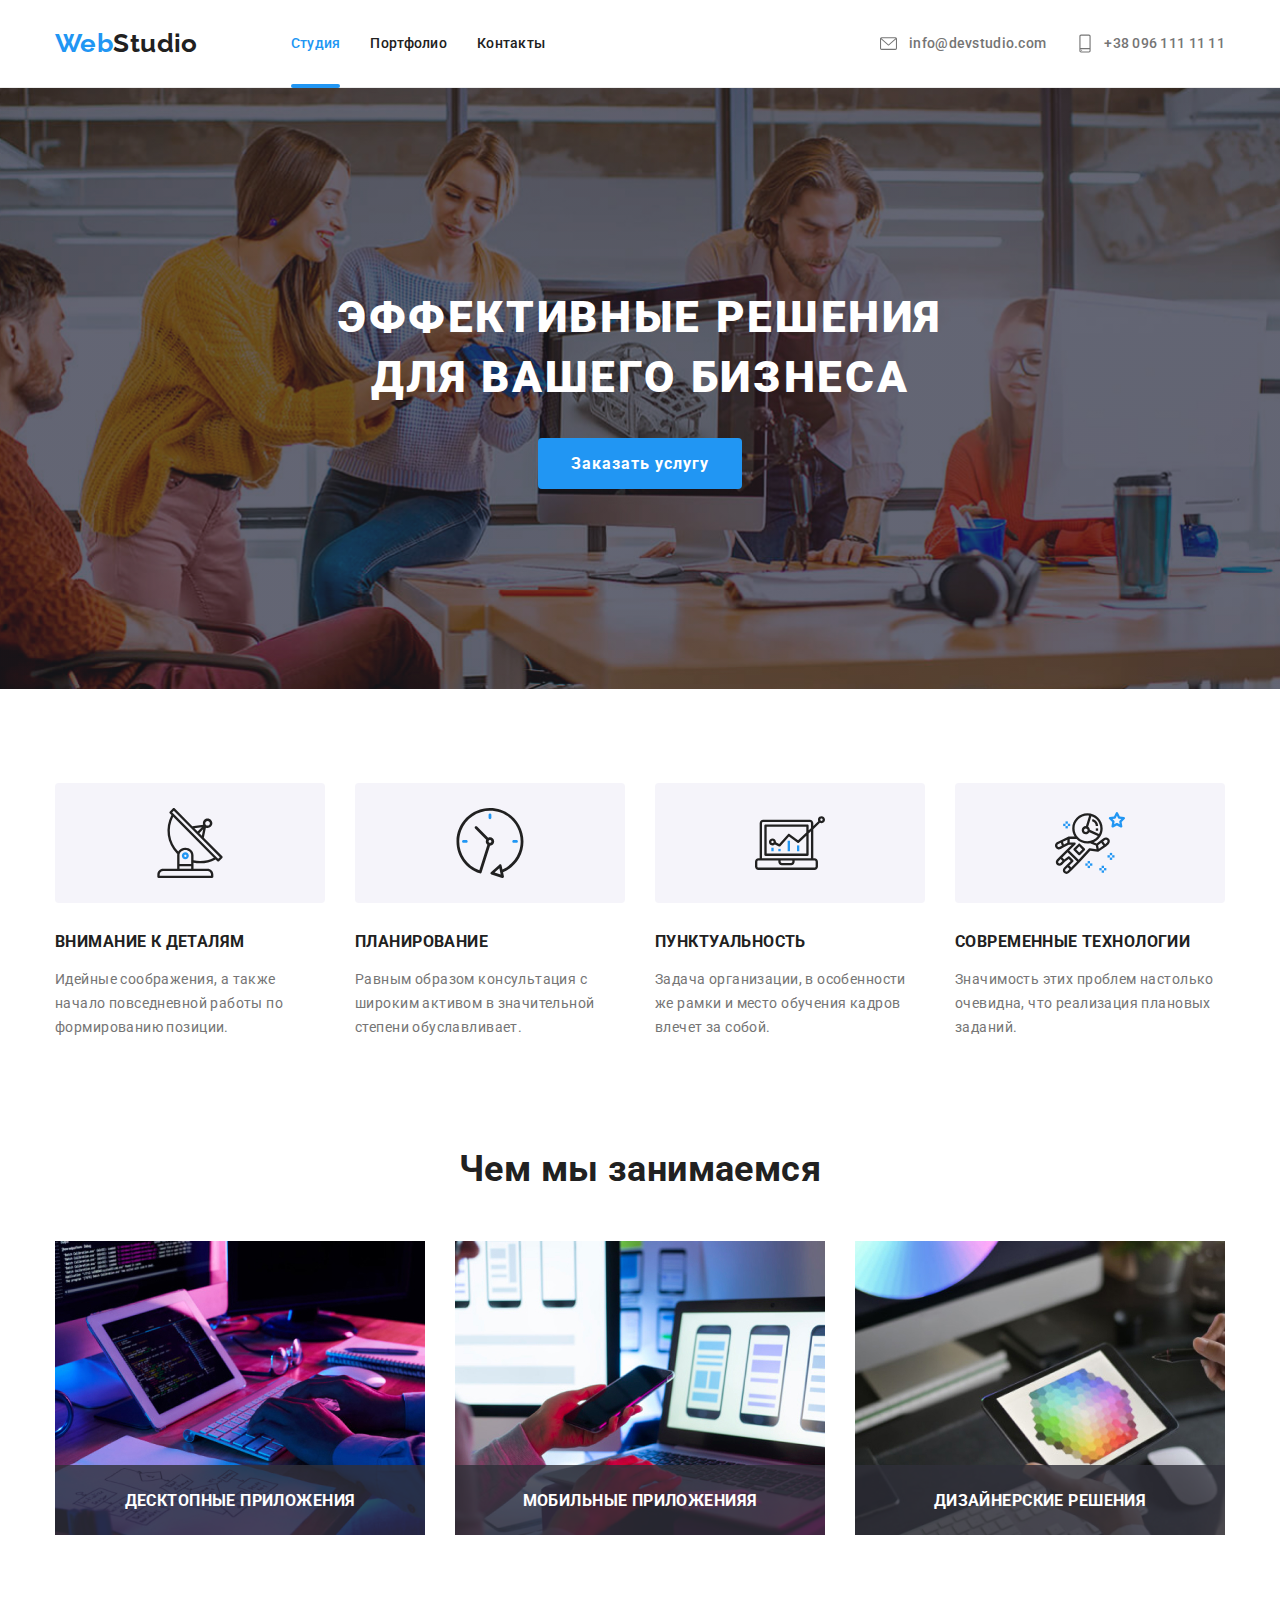
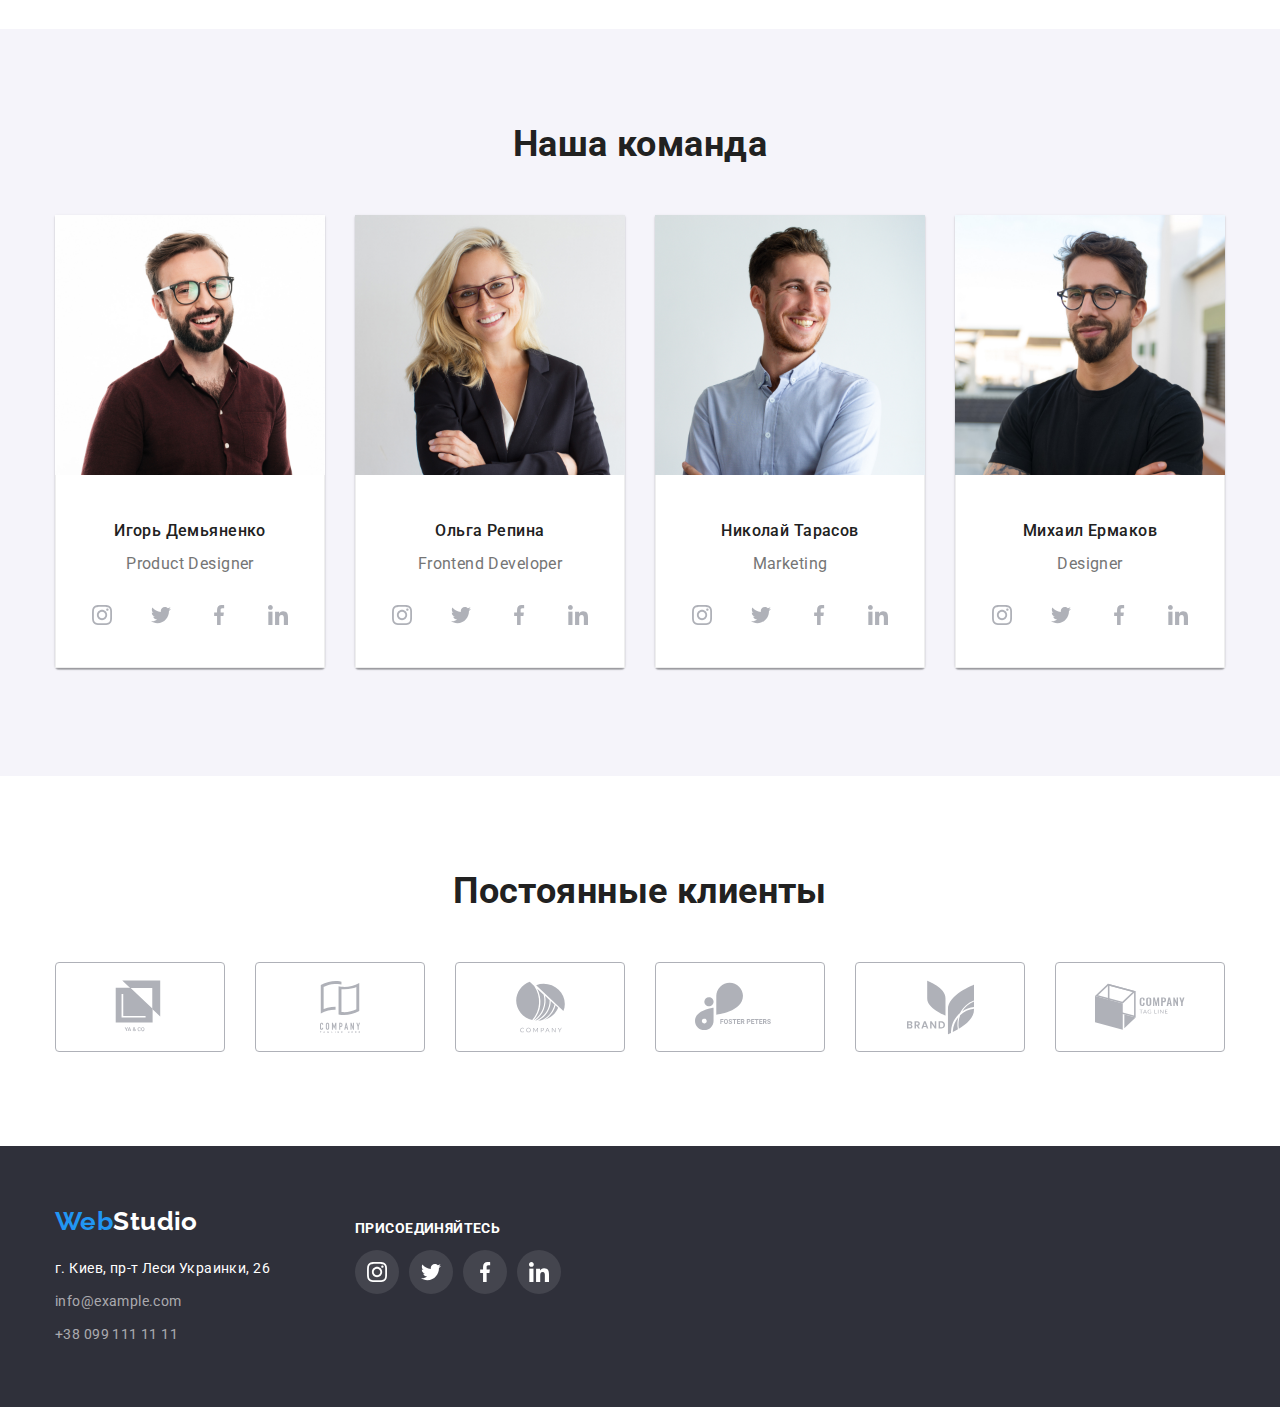
==== commit f69383b2: "клиент to go" ====
--- a/index.html
+++ b/index.html
@@ -4,7 +4,10 @@
     <meta charset="UTF-8">
     <meta name="viewport" content="width=device-width, initial-scale=1.0">
     <title>WebStudio</title>
-    <link rel="stylesheet" href="https://cdnjs.cloudflare.com/ajax/libs/animate.css/4.1.1/animate.min.css"/>
+    <link
+    rel="stylesheet"
+    href="https://cdnjs.cloudflare.com/ajax/libs/animate.css/4.1.1/animate.min.css"
+  />
     <link href="https://fonts.googleapis.com/css2?family=Raleway:wght@700&family=Roboto:wght@400;500;700;900&display=swap" rel="stylesheet">
     <link rel="stylesheet" href="https://cdnjs.cloudflare.com/ajax/libs/modern-normalize/1.0.0/modern-normalize.min.css">
     <link rel="stylesheet" href="./css/style.css">
@@ -252,42 +255,42 @@
             <h2 class="title">Постоянные клиенты</h2>
             <ul class="clients-list__items list">
                 <li class="clients-list__link link">
-                    <a href="">
+                    <a href="" class="link-go_client">
                         <svg class="clients-svg" width="54.27" height="59.23">
                             <use href="./svg/sprite.svg#icon-klient-1"></use>
                         </svg>
                     </a>
                 </li>
                 <li class="clients-list__link link">
-                    <a href="">
+                    <a href="" class="link-go_client">
                         <svg class="clients-svg" width="70" height="52">
                             <use href="./svg/sprite.svg#icon-klient-2"></use>
                         </svg>
                     </a>
                 </li>
                 <li class="clients-list__link link">
-                    <a href="">
+                    <a href="" class="link-go_client">
                         <svg class="clients-svg" width="51" height="52.6">
                             <use href="./svg/sprite.svg#icon-klient-3"></use>
                         </svg>
                     </a>
                 </li>
                 <li class="clients-list__link link">
-                    <a href="">
+                    <a href="" class="link-go_client">
                         <svg class="clients-svg" width="170" height="90">
                             <use href="./svg/sprite.svg#icon-klient-4"></use>
                         </svg>
                     </a>
                 </li>
                 <li class="clients-list__link link">
-                    <a href="">
+                    <a href="" class="link-go_client">
                         <svg class="clients-svg" width="79" height="67">
                             <use href="./svg/sprite.svg#icon-klient-5"></use>
                         </svg>
                     </a>
                 </li>
                 <li class="clients-list__link link">
-                    <a href="">
+                    <a href="" class="link-go_client">
                         <svg class="clients-svg" width="170" height="90">
                             <use href="./svg/sprite.svg#icon-klient-6"></use>
                         </svg>
@@ -345,10 +348,10 @@
             </div>
         </div>
     </footer>
-    <div class="backdrop is-hidden " data-modal>
-        <div class="modal">
-            <button type="button">
-                <svg class="close-modal" data-modal-close>
+    <div class="backdrop is-hidden" data-modal>
+        <div class="modal animate__shakeX">
+            <button type="button" class="close-modal " data-modal-close>
+                <svg class="close-svg">
                     <use href="./svg/sprite.svg#icon-close"></use>
                 </svg>
             </button>
--- a/css/style.css
+++ b/css/style.css
@@ -361,6 +361,15 @@
 .clients-list__link:hover .clients-svg {
     fill: var(--accent-color);
     border-color: var(--accent-color);
+    transition: all 250ms cubic-bezier(0.4, 0, 0.2, 1);
+}
+.link-go_client {
+    display: flex;
+    width: 170px;
+    height: 90px;
+    justify-content: center;
+    align-items: center;
+    cursor: pointer;
 }
 
 /* footer */
@@ -414,6 +423,7 @@
 }
 .join-list {
     display: flex;
+    transition: all 250ms cubic-bezier(0.4, 0, 0.2, 1);
 }
 .join-list .join-list__link:not(lact-child) {
     margin-right: 10px;
@@ -426,7 +436,6 @@
     height: 44px;
     border-radius: 50%;
     background-color: rgba(255, 255, 255, 0.1);
-    transition: all 250ms cubic-bezier(0.4, 0, 0.2, 1);
 }
 .join-list__svg {
     width: 20px;  
@@ -435,6 +444,7 @@
 }
 .join-list__link:hover {
     background-color: var(--accent-color);
+    transition: all 250ms cubic-bezier(0.4, 0, 0.2, 1);
 }
 /* button */
 .button {
@@ -456,6 +466,11 @@
     letter-spacing: 0.06em;
     padding: 10px 32px;
 }
+.button.primary:hover, .button.primary:focus {
+    color: var(--accent-color);
+    background-color: #fff;
+    transition: all 250ms cubic-bezier(0.4, 0, 0.2, 1);
+}
 .button.secondary {
     font-family: Roboto;
     font-weight: 500;
@@ -493,12 +508,15 @@
     position: relative;
     overflow: hidden;
 }
-/* .card-shadow:hover {
-    box-shadow: 0px 1px 1px rgba(0, 0, 0, 0.12), 0px 4px 4px rgba(0, 0, 0, 0.06), 1px 4px 6px rgba(0, 0, 0, 0.16);
-} */
+
+.portfolio-items {
+    display: inline-block;
+    width: 370px;
+    margin-bottom: 30px;
+}
+
 .portfolio-items:not(:nth-child(3n)) {
     margin-right: 30px;
-    margin-bottom: 30px;
   }
 .portfolio-items:hover {
     box-shadow: 0px 1px 1px rgba(0, 0, 0, 0.12), 0px 4px 4px rgba(0, 0, 0, 0.06), 1px 4px 6px rgba(0, 0, 0, 0.16);
@@ -506,6 +524,10 @@
 .portfolio-items:hover .portfolio-actions { 
     opacity: 1;
     top: 0;
+}
+.portfolio-items:hover .portfolio-actions {
+    transform: translateY(0);
+    transition: all 250ms cubic-bezier(0.4, 0, 0.2, 1);
 }
 .product-title {
     font-weight: bold;
@@ -533,9 +555,6 @@
     box-shadow: 0px 1px 3px rgba(0, 0, 0, 0.12), 0px 1px 1px rgba(0, 0, 0, 0.14), 0px 2px 1px rgba(0, 0, 0, 0.2);
     border-radius: 0px 0px 4px 4px;
 }
-.portfolio-items__link {
-    position: relative;
-}
 .portfolio-actions {
     width: 370px;
     height: 294px;
@@ -544,8 +563,8 @@
     opacity: 0;
     transition: all 250ms cubic-bezier(0.4, 0, 0.2, 1);
     top: 0;
-    animation-duration: 1000ms;
-    animation-iteration-count: 1;
+    left: 0;
+    transform: translateY(100%);
 }
 .portfolio-actions__text {
     font-size: 18px;
@@ -554,8 +573,6 @@
     padding: 63px 24px;
     color: #FFFFFF;
     margin: 0;
-    animation-duration: 1000ms;
-    animation-iteration-count: 1;
 }
 
 /* ==================== MODAL ==================== */
@@ -566,6 +583,7 @@
     width: 100%;
     height: 100%;
     background: rgba(0, 0, 0, 0.2);
+    transition: all 250ms cubic-bezier(0.4, 0, 0.2, 1);
 }
 .modal  {
     position: absolute;
@@ -578,7 +596,18 @@
     box-shadow: 0px 1px 3px rgba(0, 0, 0, 0.12), 0px 1px 1px rgba(0, 0, 0, 0.14), 0px 2px 1px rgba(0, 0, 0, 0.2);
     border-radius: 4px;
     transition: all 250ms cubic-bezier(0.4, 0, 0.2, 1);
-}
+    animation-duration: 1000ms;
+}
+
+/* @keyframes modal-anim {
+    0% {
+        transform: rotate(0deg);
+    }
+    100% {
+        transform: rotate(360deg);
+    }
+} */
+
 .close-modal {
     position: absolute;
     top: 8px;
@@ -589,6 +618,23 @@
     border: 1px solid rgba(0, 0, 0, 0.1);
     border-radius: 50%;
     cursor: pointer;
+    background-color: #fff;
+    transition: all 250ms cubic-bezier(0.4, 0, 0.2, 1);
+
+}
+
+.close-svg {
+    position: absolute;
+    width: 11px;
+    height: 11px;
+    right: 9px;
+    top: 9px;
+    bottom: 10px;
+    fill: #000000;
+    cursor: pointer;
+}
+.close-modal:hover {
+    background-color: var(--accent-color);
 }
 .is-hidden {
     opacity: 0;
